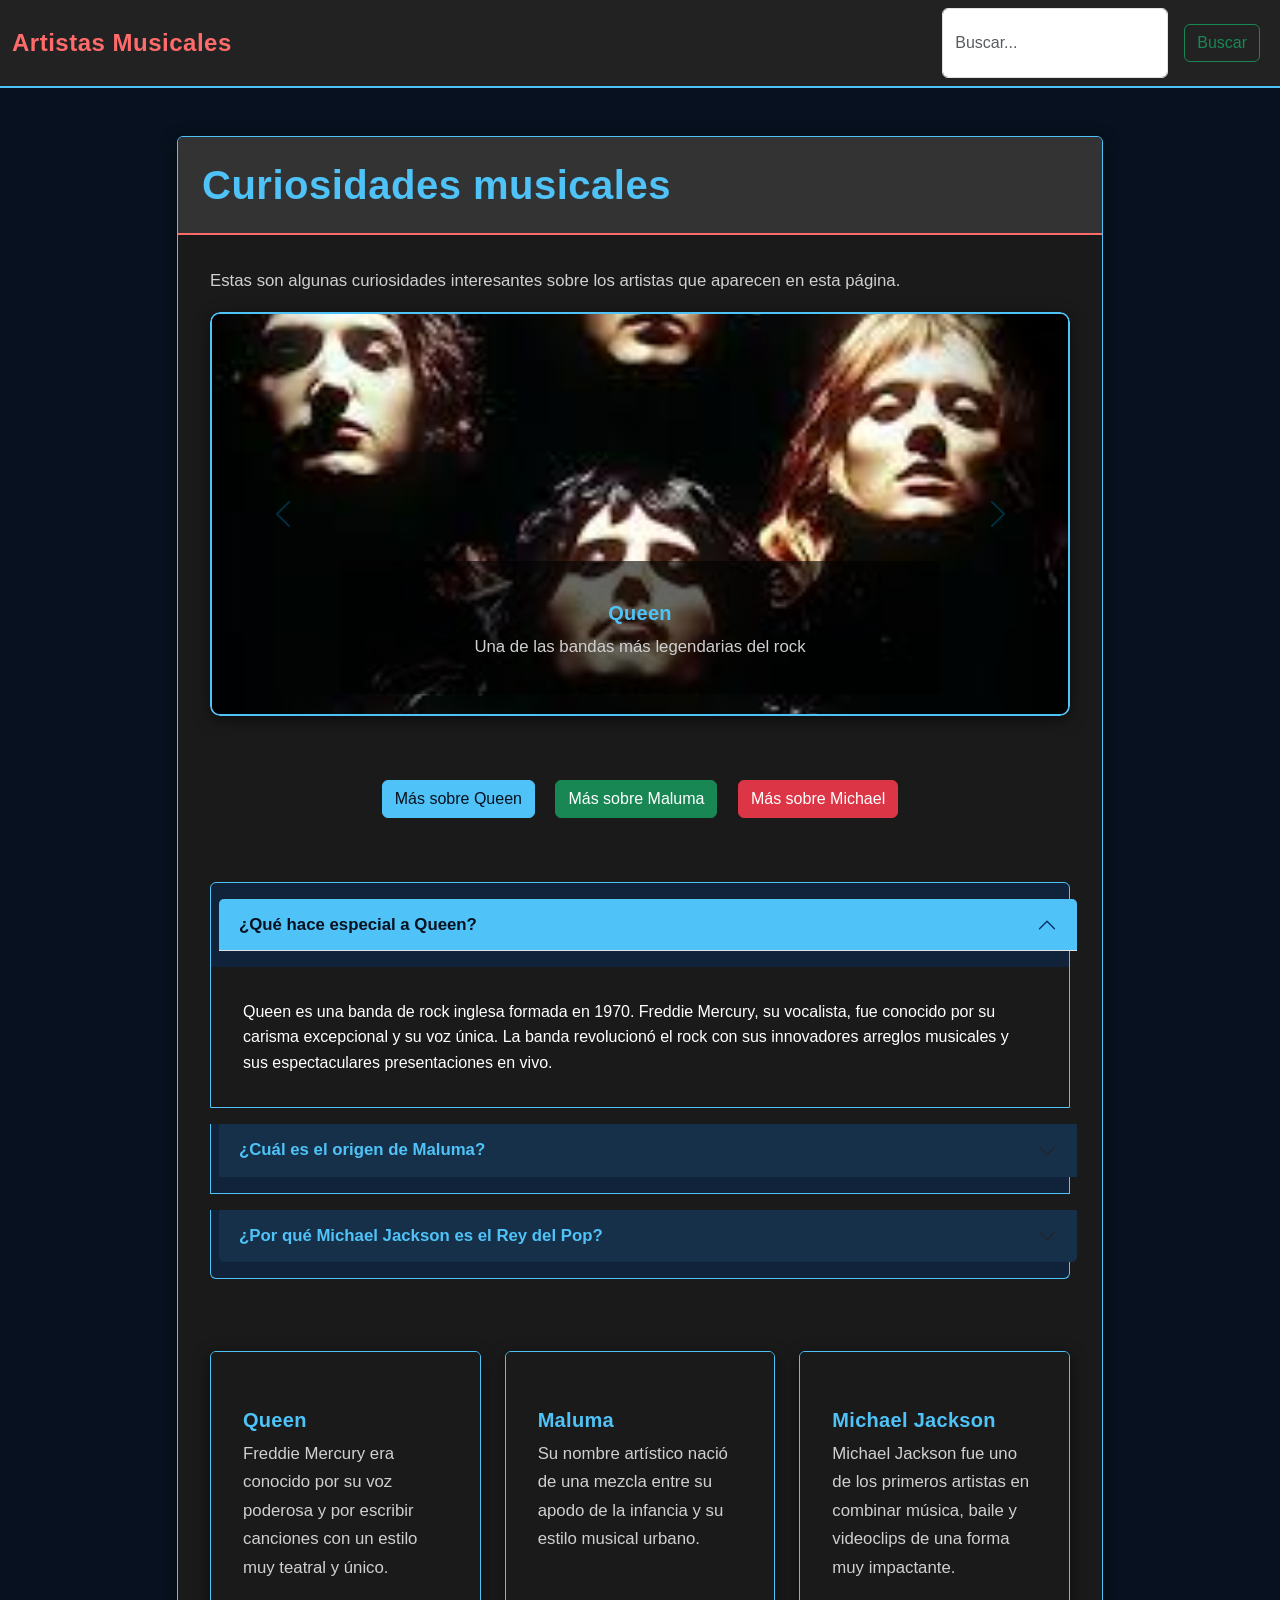
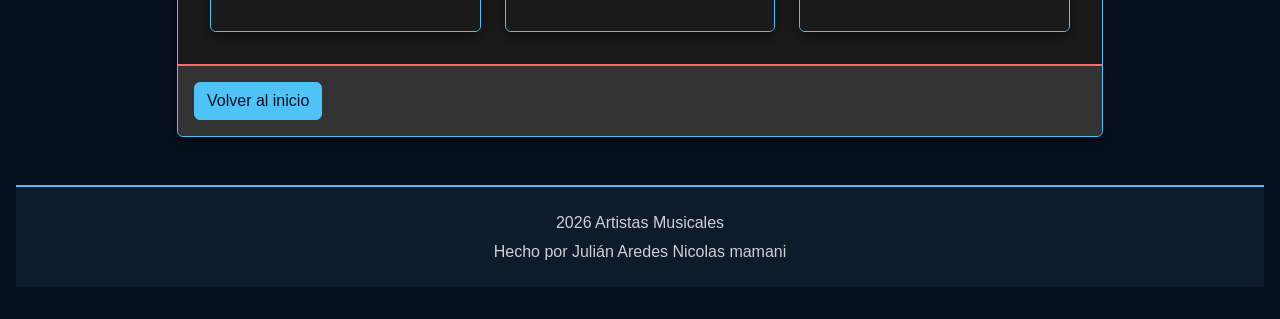
==== curiosidades.html @ 460808c9 "primeros cambios" ====
<!doctype html>
<html lang="es">
<head>
  <meta charset="utf-8">
  <meta name="viewport" content="width=device-width, initial-scale=1">
  <title>Curiosidades - Artistas Musicales</title>
  <link href="https://cdn.jsdelivr.net/npm/bootstrap@5.3.8/dist/css/bootstrap.min.css" rel="stylesheet">
  <link rel="stylesheet" href="style.css">
</head>
<body class="pagina-curiosidades">

  <nav class="navbar">
    <div class="container-fluid">
      <a class="navbar-brand" href="index.html">Artistas Musicales</a>
      <form class="d-flex">
        <input class="form-control me-2" type="search" placeholder="Buscar...">
        <button class="btn btn-outline-success" type="submit">Buscar</button>
      </form>
    </div>
  </nav>

  <div class="container my-5">
    <div class="row justify-content-center">
      <div class="col-lg-10">
        <div class="card">
          <div class="card-header">
            <h1 class="mb-0">Curiosidades musicales</h1>
          </div>
          <div class="card-body">
            <p>Estas son algunas curiosidades interesantes sobre los artistas que aparecen en esta página.</p>

            <!-- Carrusel -->
            <div id="carruselCuriosidades" class="carousel slide mb-5" data-bs-ride="carousel">
              <div class="carousel-inner">
                <div class="carousel-item active">
                  <img src="img/queen.jfif" class="d-block w-100" alt="Queen">
                  <div class="carousel-caption d-none d-md-block">
                    <h5>Queen</h5>
                    <p>Una de las bandas más legendarias del rock</p>
                  </div>
                </div>
                <div class="carousel-item">
                  <img src="img/maluma.jfif" class="d-block w-100" alt="Maluma">
                  <div class="carousel-caption d-none d-md-block">
                    <h5>Maluma</h5>
                    <p>Artista urbano moderno de América Latina</p>
                  </div>
                </div>
                <div class="carousel-item">
                  <img src="img/michael.jfif" class="d-block w-100" alt="Michael Jackson">
                  <div class="carousel-caption d-none d-md-block">
                    <h5>Michael Jackson</h5>
                    <p>El rey del pop y del baile</p>
                  </div>
                </div>
              </div>
              <button class="carousel-control-prev" type="button" data-bs-target="#carruselCuriosidades" data-bs-slide="prev">
                <span class="carousel-control-prev-icon"></span>
              </button>
              <button class="carousel-control-next" type="button" data-bs-target="#carruselCuriosidades" data-bs-slide="next">
                <span class="carousel-control-next-icon"></span>
              </button>
            </div>

            <!-- Botones -->
            <div class="mb-5 text-center">
              <button class="btn btn-primary me-2" data-bs-toggle="modal" data-bs-target="#modalQueen">Más sobre Queen</button>
              <button class="btn btn-success me-2" data-bs-toggle="modal" data-bs-target="#modalMaluma">Más sobre Maluma</button>
              <button class="btn btn-danger" data-bs-toggle="modal" data-bs-target="#modalMichael">Más sobre Michael</button>
            </div>

            <!-- Acordeón -->
            <div class="accordion mb-5" id="acordeonCuriosidades">
              <div class="accordion-item">
                <h2 class="accordion-header">
                  <button class="accordion-button" type="button" data-bs-toggle="collapse" data-bs-target="#panelOne">
                    ¿Qué hace especial a Queen?
                  </button>
                </h2>
                <div id="panelOne" class="accordion-collapse collapse show" data-bs-parent="#acordeonCuriosidades">
                  <div class="accordion-body">
                    Queen es una banda de rock inglesa formada en 1970. Freddie Mercury, su vocalista, fue conocido por su carisma excepcional y su voz única. La banda revolucionó el rock con sus innovadores arreglos musicales y sus espectaculares presentaciones en vivo.
                  </div>
                </div>
              </div>
              <div class="accordion-item">
                <h2 class="accordion-header">
                  <button class="accordion-button collapsed" type="button" data-bs-toggle="collapse" data-bs-target="#panelTwo">
                    ¿Cuál es el origen de Maluma?
                  </button>
                </h2>
                <div id="panelTwo" class="accordion-collapse collapse" data-bs-parent="#acordeonCuriosidades">
                  <div class="accordion-body">
                    Maluma nació en Medellín, Colombia, en 1994. Su nombre artístico es una combinación de los primeros dos silabos de sus nombres: MAnuel, LUis y MAluma. Es pionero del movimiento urbano latino y ha colaborado con artistas internacionales.
                  </div>
                </div>
              </div>
              <div class="accordion-item">
                <h2 class="accordion-header">
                  <button class="accordion-button collapsed" type="button" data-bs-toggle="collapse" data-bs-target="#panelThree">
                    ¿Por qué Michael Jackson es el Rey del Pop?
                  </button>
                </h2>
                <div id="panelThree" class="accordion-collapse collapse" data-bs-parent="#acordeonCuriosidades">
                  <div class="accordion-body">
                    Michael Jackson revolucionó el mundo de la música pop con su combinación única de canto, baile y videoclips cinematográficos. Fue el primer artista en crear videoclips como arte en sí mismo. Sus innovaciones en coreografía, como el moonwalk, se convirtieron en legendarias.
                  </div>
                </div>
              </div>
            </div>

            <div class="row g-4 mt-2">
              <div class="col-md-4">
                <div class="card h-100">
                  <div class="card-body">
                    <h5>Queen</h5>
                    <p>Freddie Mercury era conocido por su voz poderosa y por escribir canciones con un estilo muy teatral y único.</p>
                  </div>
                </div>
              </div>
              <div class="col-md-4">
                <div class="card h-100">
                  <div class="card-body">
                    <h5>Maluma</h5>
                    <p>Su nombre artístico nació de una mezcla entre su apodo de la infancia y su estilo musical urbano.</p>
                  </div>
                </div>
              </div>
              <div class="col-md-4">
                <div class="card h-100">
                  <div class="card-body">
                    <h5>Michael Jackson</h5>
                    <p>Michael Jackson fue uno de los primeros artistas en combinar música, baile y videoclips de una forma muy impactante.</p>
                  </div>
                </div>
              </div>
            </div>
          </div>
          <div class="card-footer">
            <a href="index.html" class="btn btn-primary">Volver al inicio</a>
          </div>
        </div>
      </div>
    </div>
  </div>

  <footer class="pie-sitio">
    <div class="container">
      <p>2026 Artistas Musicales</p>
      <p>Hecho por Julián Aredes Nicolas mamani</p>
    </div>
  </footer>

  <!-- Modal Queen -->
  <div class="modal fade" id="modalQueen" tabindex="-1">
    <div class="modal-dialog">
      <div class="modal-content">
        <div class="modal-header">
          <h5 class="modal-title">Más sobre Queen</h5>
          <button type="button" class="btn-close" data-bs-dismiss="modal"></button>
        </div>
        <div class="modal-body">
          <p>Queen fue una banda de rock inglesa formada en 1970 en Londres. Está integrada por Freddie Mercury (vocalista), Brian May (guitarra), Roger Taylor (batería) y John Deacon (bajo).</p>
          <p><strong>Datos curiosos:</strong></p>
          <ul>
            <li>"Bohemian Rhapsody" fue uno de los primeros videoclips de la historia del rock</li>
            <li>Freddie Mercury fue conocido por su voz de cuatro octavas</li>
            <li>La banda ha vendido más de 300 millones de álbumes en todo el mundo</li>
          </ul>
        </div>
        <div class="modal-footer">
          <button type="button" class="btn btn-secondary" data-bs-dismiss="modal">Cerrar</button>
        </div>
      </div>
    </div>
  </div>

  <!-- Modal Maluma -->
  <div class="modal fade" id="modalMaluma" tabindex="-1">
    <div class="modal-dialog">
      <div class="modal-content">
        <div class="modal-header">
          <h5 class="modal-title">Más sobre Maluma</h5>
          <button type="button" class="btn-close" data-bs-dismiss="modal"></button>
        </div>
        <div class="modal-body">
          <p>Maluma es un cantante y compositor colombiano nacido en Medellín en 1994. Su nombre real es Juan Luis Londoño Arias.</p>
          <p><strong>Datos curiosos:</strong></p>
          <ul>
            <li>Comenzó a hacer música a los 5 años</li>
            <li>Su nombre artístico combina "Mal" de Maluma (apodo de infancia) y "Uma" de su abuela</li>
            <li>Ha colaborado con artistas como J Balvin, The Weeknd y Rosalía</li>
          </ul>
        </div>
        <div class="modal-footer">
          <button type="button" class="btn btn-secondary" data-bs-dismiss="modal">Cerrar</button>
        </div>
      </div>
    </div>
  </div>

  <!-- Modal Michael Jackson -->
  <div class="modal fade" id="modalMichael" tabindex="-1">
    <div class="modal-dialog">
      <div class="modal-content">
        <div class="modal-header">
          <h5 class="modal-title">Más sobre Michael Jackson</h5>
          <button type="button" class="btn-close" data-bs-dismiss="modal"></button>
        </div>
        <div class="modal-body">
          <p>Michael Jackson fue un cantante, compositor, bailarín e intérprete estadounidense nacido en 1958. Es considerado el Rey del Pop.</p>
          <p><strong>Datos curiosos:</strong></p>
          <ul>
            <li>Inventó el famoso "moonwalk" que realizó por primera vez en televisión en 1983</li>
            <li>Su álbum "Thriller" es el más vendido de la historia con más de 70 millones de copias</li>
            <li>Ganó 13 premios Grammy durante su carrera</li>
          </ul>
        </div>
        <div class="modal-footer">
          <button type="button" class="btn btn-secondary" data-bs-dismiss="modal">Cerrar</button>
        </div>
      </div>
    </div>
  </div>

  <script src="https://cdn.jsdelivr.net/npm/bootstrap@5.3.8/dist/js/bootstrap.bundle.min.js"></script>
</body>
</html>
---- style.css ----
body { 
  background: #1a1a1a;
  color: #ffffff;
  font-family: 'Inter', -apple-system, BlinkMacSystemFont, 'Segoe UI', sans-serif;
  font-weight: 400;
  line-height: 1.6;
  margin: 0;
  padding: 2rem 1rem;
}

.navbar {
  background: #222 !important;
  border-bottom: 2px solid #ff6b6b;
  margin: -2rem -1rem 2rem -1rem;
}

.accordion {
  max-width: 900px;
  margin: 2rem auto;
}

.navbar-brand {
  color: #ff6b6b !important;
  font-family: 'Poppins', sans-serif;
  font-weight: 700;
  font-size: 1.5rem;
  cursor: pointer;
  letter-spacing: 0.5px;
}

button {
  margin: 1rem 0.5rem !important;
  font-family: 'Inter', sans-serif;
  font-weight: 600;
  font-size: 1rem;
}

.accordion-item {
  background: #252525;
  border: 1px solid #404040;
}

.accordion-button {
  background: #333;
  color: #ff6b6b;
  font-family: 'Poppins', sans-serif;
  font-weight: 600;
  font-size: 1.05rem;
}

.accordion-button:not(.collapsed) {
  background: #ff6b6b;
  color: white;
}

.accordion-body {
  background: #1a1a1a;
  padding: 2rem;
  color: #ffffff;
  font-size: 1rem;
}


.card {
  .pie-sitio p {
    margin: 0.2rem 0;
  }
  overflow: hidden;
  box-shadow: 0 4px 15px rgba(0, 0, 0, 0.5);
}

.card-header {
  background: #333;
  border-bottom: 2px solid #ff6b6b;
  padding: 1.5rem;
}

.card-header h1 {
  color: #ff6b6b;
  font-family: 'Poppins', sans-serif;
  font-size: 2.5rem;
  font-weight: 700;
  letter-spacing: 0.5px;
  margin: 0;
}

.card-body {
  padding: 2rem;
  background: #1a1a1a;
  color: #ffffff;
}

.card-body h5 {
  color: #ff6b6b;
  font-family: 'Poppins', sans-serif;
  font-weight: 600;
  font-size: 1.25rem;
  margin-top: 1.5rem;
  letter-spacing: 0.3px;
}

.card-body ul {
  margin: 1rem 0;
  padding-left: 1.5rem;
  list-style-position: outside;
}

.card-body li {
  margin: 0.7rem 0;
  color: #e0e0e0;
  font-size: 1.05rem;
  line-height: 1.5;
}

.card-body p {
  font-size: 1.05rem;
  line-height: 1.7;
  color: #d0d0d0;
}

.card-footer {
  background: #333;
  border-top: 2px solid #ff6b6b;
  padding: 1rem;
}


.dropdown-toggle {
  background: #ff6b6b !important;
  border: none !important;
  color: white !important;
}

.dropdown-toggle:hover {
  background: #ff5252 !important;
}

.dropdown-menu {
  background: #333 !important;
  border: 1px solid #ff6b6b;
}

.dropdown-item {
  color: #ffffff !important;
}

.dropdown-item:hover {
  background: #ff6b6b !important;
  color: white !important;
}

.modal-content {
  background: #252525;
  border: 2px solid #ff6b6b;
}

.modal-header {
  background: #333;
  border-bottom: 2px solid #ff6b6b;
  color: #ff6b6b;
}

.modal-title {
  color: #ff6b6b;
  font-family: 'Poppins', sans-serif;
  font-weight: 700;
  font-size: 1.3rem;
}

.btn-close {
  filter: invert(1);
}

.modal-body {
  background: #1a1a1a;
  color: #ffffff;
  font-family: 'Inter', sans-serif;
  font-size: 1.05rem;
  line-height: 1.7;
}

.modal-footer {
  background: #333;
  border-top: 2px solid #ff6b6b;
}

.carousel-item img {
  width: 100%;
  height: 300px;
  object-fit: cover;
}

h2, h3 {
  color: #ff6b6b;
  font-family: 'Poppins', sans-serif;
  font-weight: 700;
  letter-spacing: 0.3px;
}
.pie-sitio {
  background: #222;
  border-top: 2px solid #ff6b6b;
  margin-top: 3rem;
  padding: 1.25rem 0;
  text-align: center;
  color: #d0d0d0;
}

.pie-sitio p {
  margin: 0.2rem 0;
}
body.pagina-queen {
  background: #0f0f12;
  color: #f8f8f8;
}
body.pagina-queen .navbar,
body.pagina-queen .pie-sitio {
  background: #17171d;
  border-color: #ff4d6d;
}
body.pagina-queen .navbar-brand,
body.pagina-queen .card-header h1,
body.pagina-queen .card-body h5,
body.pagina-queen h2,
body.pagina-queen h3 {
  color: #ff4d6d;
}
body.pagina-queen .card,
body.pagina-queen .accordion-item,
body.pagina-queen .modal-content {
  border-color: #ff4d6d;
  background: #1e1e24;
}
body.pagina-queen .accordion-button:not(.collapsed),
body.pagina-queen .dropdown-toggle,
body.pagina-queen .btn-primary {
  background: #ff4d6d;
  border-color: #ff4d6d;
  color: white;
}
body.pagina-queen .accordion-button {
  background: #2a2a32;
  color: #ff4d6d;
}
body.pagina-maluma {
  background: #140b1d;
  color: #f8f8f8;
}
body.pagina-maluma .navbar,
body.pagina-maluma .pie-sitio {
  background: #221133;
  border-color: #d56cff;
}
body.pagina-maluma .navbar-brand,
body.pagina-maluma .card-header h1,
body.pagina-maluma .card-body h5,
body.pagina-maluma h2,
body.pagina-maluma h3 {
  color: #d56cff;
}
body.pagina-maluma .card,
body.pagina-maluma .accordion-item,
body.pagina-maluma .modal-content {
  border-color: #d56cff;
  background: #26153a;
}
body.pagina-maluma .accordion-button:not(.collapsed),
body.pagina-maluma .dropdown-toggle,
body.pagina-maluma .btn-primary {
  background: #d56cff;
  border-color: #d56cff;
  color: #140b1d;
}
body.pagina-maluma .accordion-button {
  background: #2f1b45;
  color: #d56cff;
}
body.pagina-michael {
  background: #080808;
  color: #f8f8f8;
}
body.pagina-michael .navbar,
body.pagina-michael .pie-sitio {
  background: #161616;
  border-color: #ffd54f;
}
body.pagina-michael .navbar-brand,
body.pagina-michael .card-header h1,
body.pagina-michael .card-body h5,
body.pagina-michael h2,
body.pagina-michael h3 {
  color: #ffd54f;
}
body.pagina-michael .card,
body.pagina-michael .accordion-item,
body.pagina-michael .modal-content {
  border-color: #ffd54f;
  background: #1b1b1b;
}
body.pagina-michael .accordion-button:not(.collapsed),
body.pagina-michael .dropdown-toggle,
body.pagina-michael .btn-primary {
  background: #ffd54f;
  border-color: #ffd54f;
  color: #080808;
}
body.pagina-michael .accordion-button {
  background: #242424;
  color: #ffd54f;
}
body.pagina-curiosidades {
  background: #07111f;
  color: #f4f8ff;
}
body.pagina-curiosidades .navbar,
body.pagina-curiosidades .pie-sitio {
  background: #0d1b2d;
  border-color: #4fc3f7;
}
body.pagina-curiosidades .navbar-brand,
body.pagina-curiosidades .card-header h1,
body.pagina-curiosidades .card-body h5,
body.pagina-curiosidades h2,
body.pagina-curiosidades h3 {
  color: #4fc3f7;
}
body.pagina-curiosidades .card,
body.pagina-curiosidades .accordion-item,
body.pagina-curiosidades .modal-content {
  border-color: #4fc3f7;
  background: #10233b;
}
body.pagina-curiosidades .accordion-button:not(.collapsed),
body.pagina-curiosidades .dropdown-toggle,
body.pagina-curiosidades .btn-primary {
  background: #4fc3f7;
  border-color: #4fc3f7;
  color: #07111f;
}
body.pagina-curiosidades .accordion-button {
  background: #16304a;
  color: #4fc3f7;
}

.carousel {
  border-radius: 10px;
  overflow: hidden;
  box-shadow: 0 4px 15px rgba(0, 0, 0, 0.5);
}

.carousel-item img {
  height: 400px;
  object-fit: cover;
}

.carousel-caption {
  background: rgba(0, 0, 0, 0.6);
  padding: 1rem;
  border-radius: 5px;
}

.carousel-control-prev-icon,
.carousel-control-next-icon {
  filter: brightness(0) invert(1);
}

body.pagina-curiosidades .carousel-inner {
  border: 2px solid #4fc3f7;
  border-radius: 10px;
}
body.pagina-curiosidades .carousel-control-prev-icon,
body.pagina-curiosidades .carousel-control-next-icon {
  filter: brightness(0.8) invert(1) sepia(100%) saturate(10) hue-rotate(170deg);
}
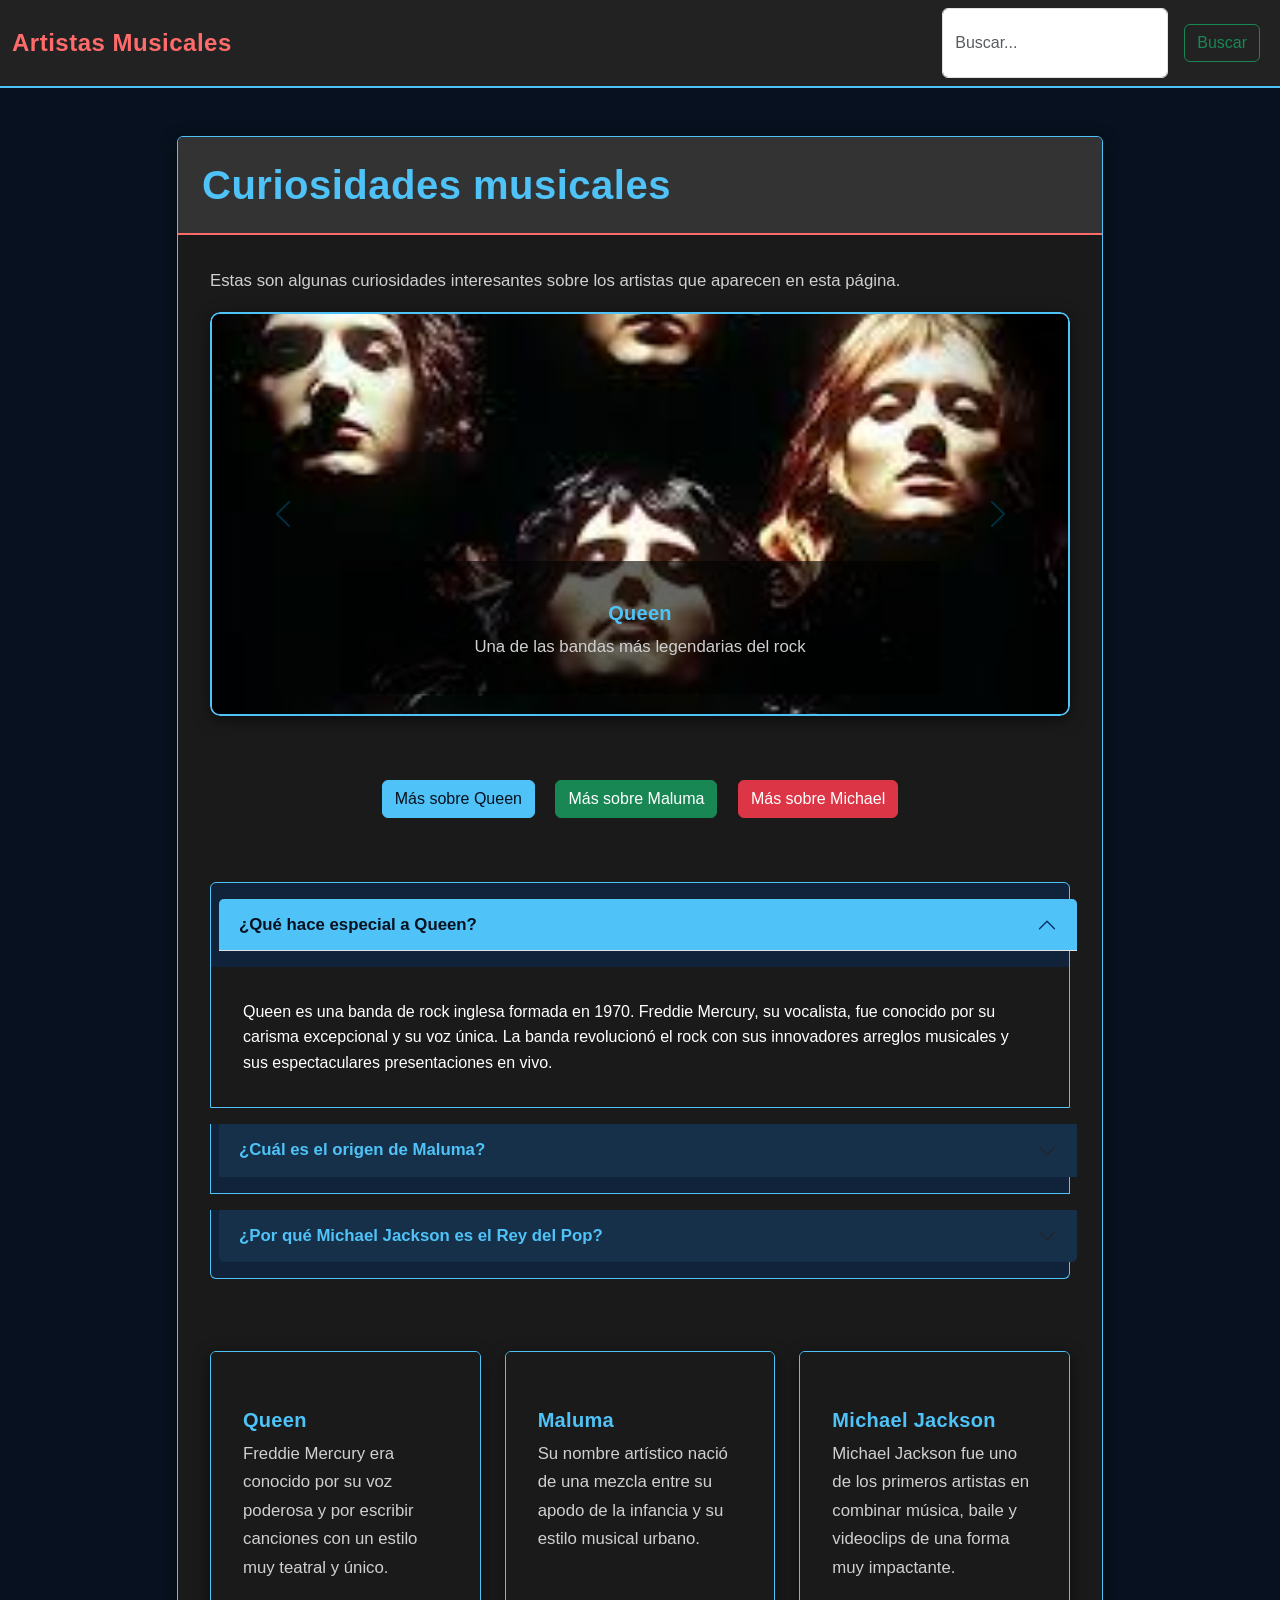
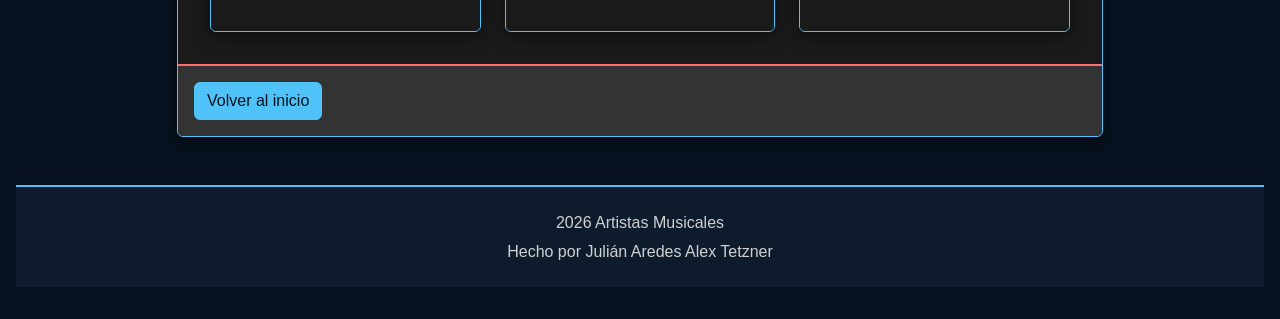
==== commit d9bf924f: "cambio" ====
--- a/curiosidades.html
+++ b/curiosidades.html
@@ -147,7 +147,7 @@
   <footer class="pie-sitio">
     <div class="container">
       <p>2026 Artistas Musicales</p>
-      <p>Hecho por Julián Aredes Nicolas mamani</p>
+      <p>Hecho por Julián Aredes Alex Tetzner</p>
     </div>
   </footer>
 
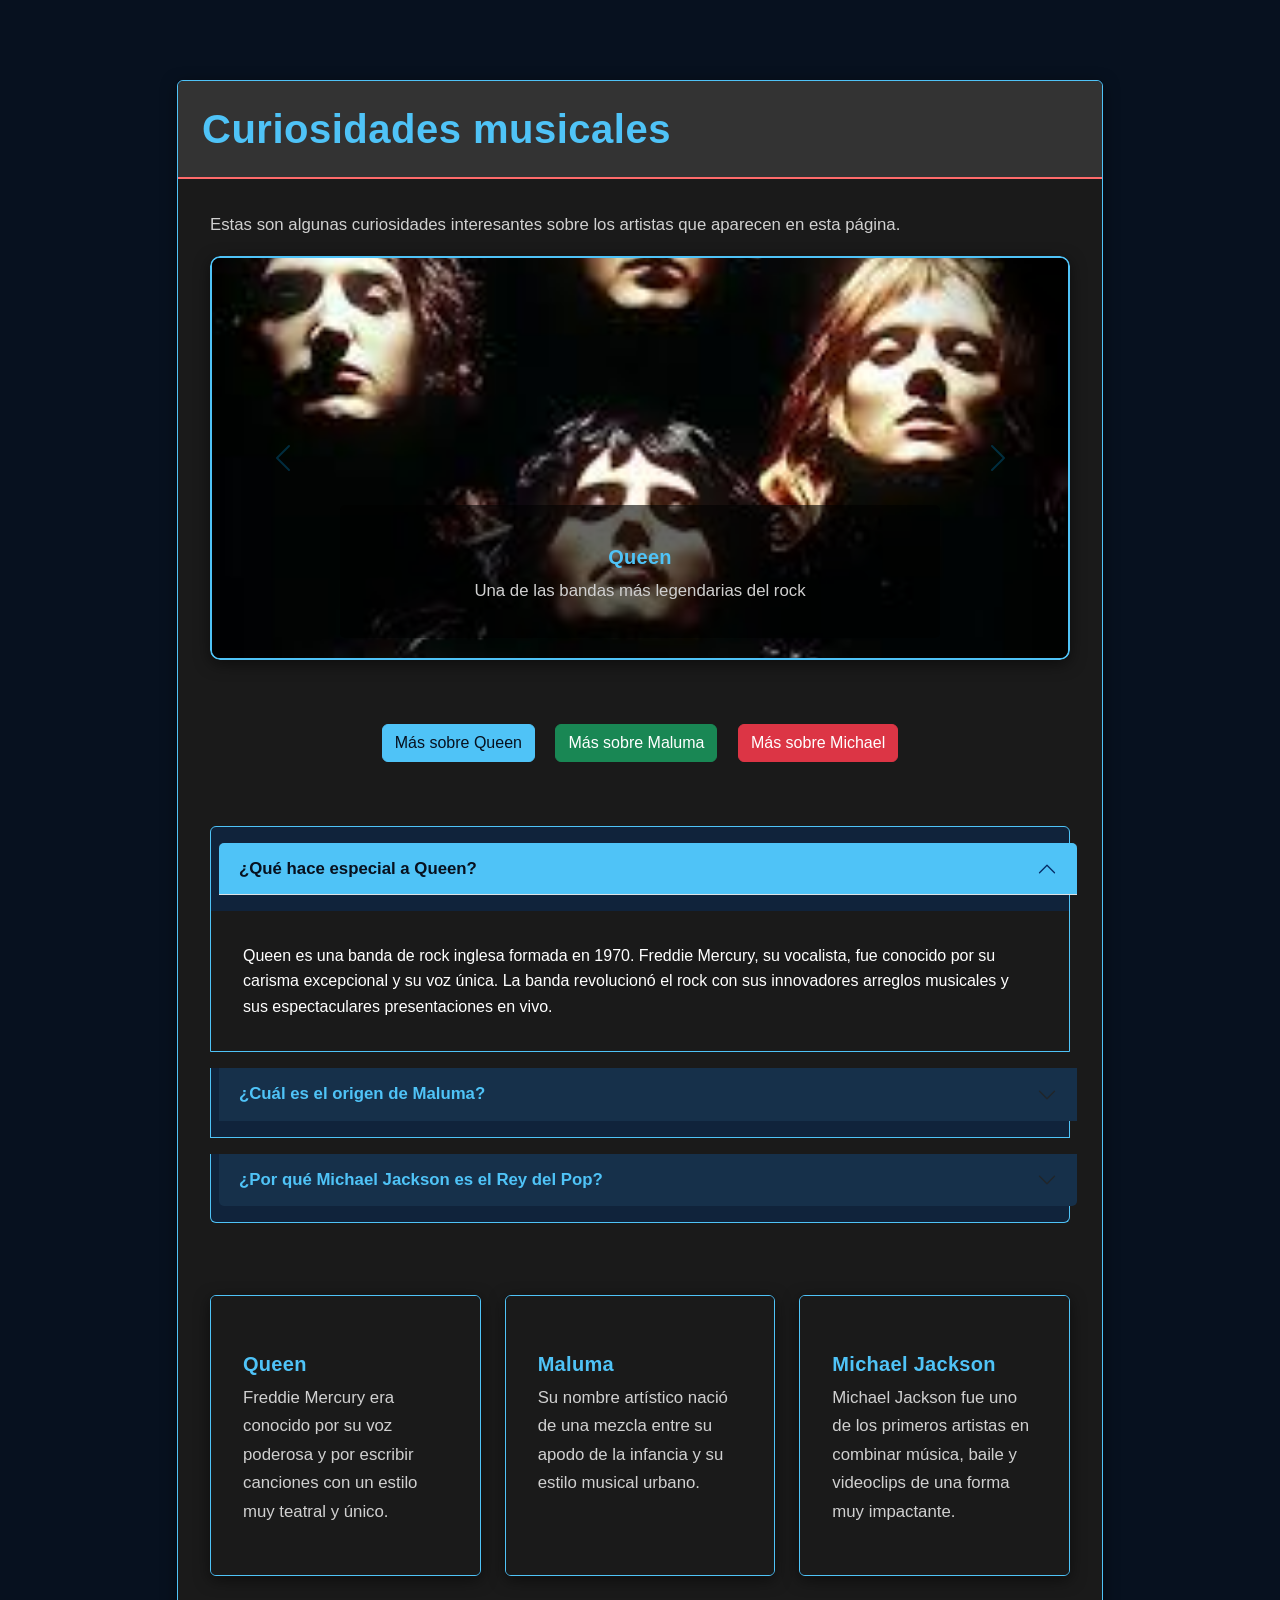
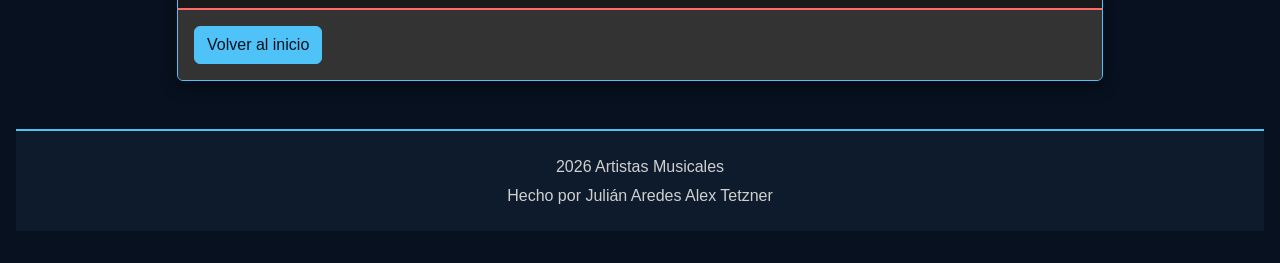
==== commit 79b68508: "barra nav eliminada uwu" ====
--- a/curiosidades.html
+++ b/curiosidades.html
@@ -9,15 +9,7 @@
 </head>
 <body class="pagina-curiosidades">
 
-  <nav class="navbar">
-    <div class="container-fluid">
-      <a class="navbar-brand" href="index.html">Artistas Musicales</a>
-      <form class="d-flex">
-        <input class="form-control me-2" type="search" placeholder="Buscar...">
-        <button class="btn btn-outline-success" type="submit">Buscar</button>
-      </form>
-    </div>
-  </nav>
+ 
 
   <div class="container my-5">
     <div class="row justify-content-center">
--- a/style.css
+++ b/style.css
@@ -372,3 +372,45 @@
   filter: brightness(0.8) invert(1) sepia(100%) saturate(10) hue-rotate(170deg);
 }
 
+body.pagina-vegetta {
+  background: #120b1c;
+  color: #f8f8f8;
+}
+body.pagina-vegetta .navbar,
+body.pagina-vegetta .pie-sitio {
+  background: #1d1130;
+  border-color: #8a5cf6;
+}
+body.pagina-vegetta .navbar-brand,
+body.pagina-vegetta .card-header h1,
+body.pagina-vegetta .card-body h5,
+body.pagina-vegetta h2,
+body.pagina-vegetta h3 {
+  color: #8a5cf6;
+}
+body.pagina-vegetta .card,
+body.pagina-vegetta .accordion-item,
+body.pagina-vegetta .modal-content {
+  border-color: #8a5cf6;
+  background: #23153d;
+}
+body.pagina-vegetta .btn-primary,
+body.pagina-vegetta .btn-outline-light {
+  background: #8a5cf6;
+  border-color: #8a5cf6;
+  color: white;
+}
+body.pagina-vegetta .carousel-inner {
+  border: 2px solid #8a5cf6;
+  border-radius: 10px;
+}
+body.pagina-vegetta .carousel-item img {
+  display: block;
+  width: 100%;
+  max-height: 420px;
+  object-fit: contain;
+  object-position: center;
+  margin: 0 auto;
+  background: #120b1c;
+}
+
